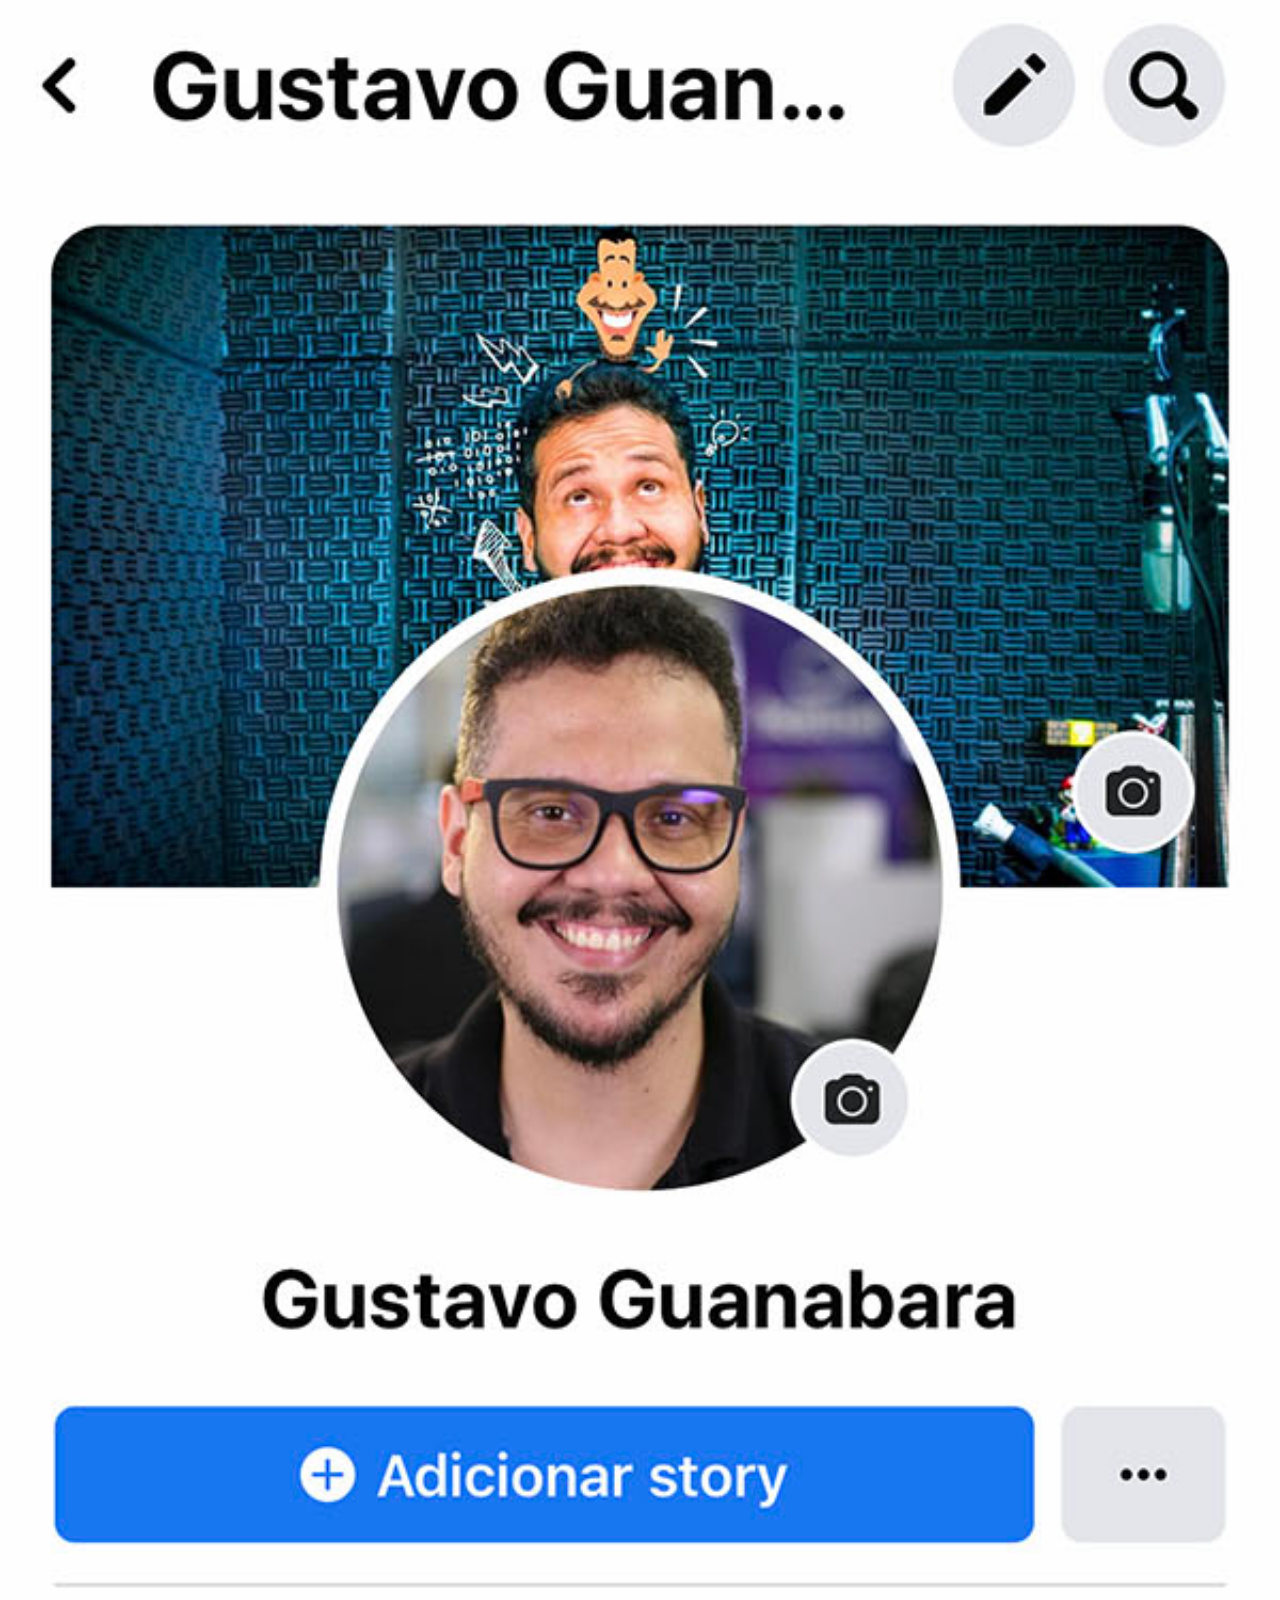
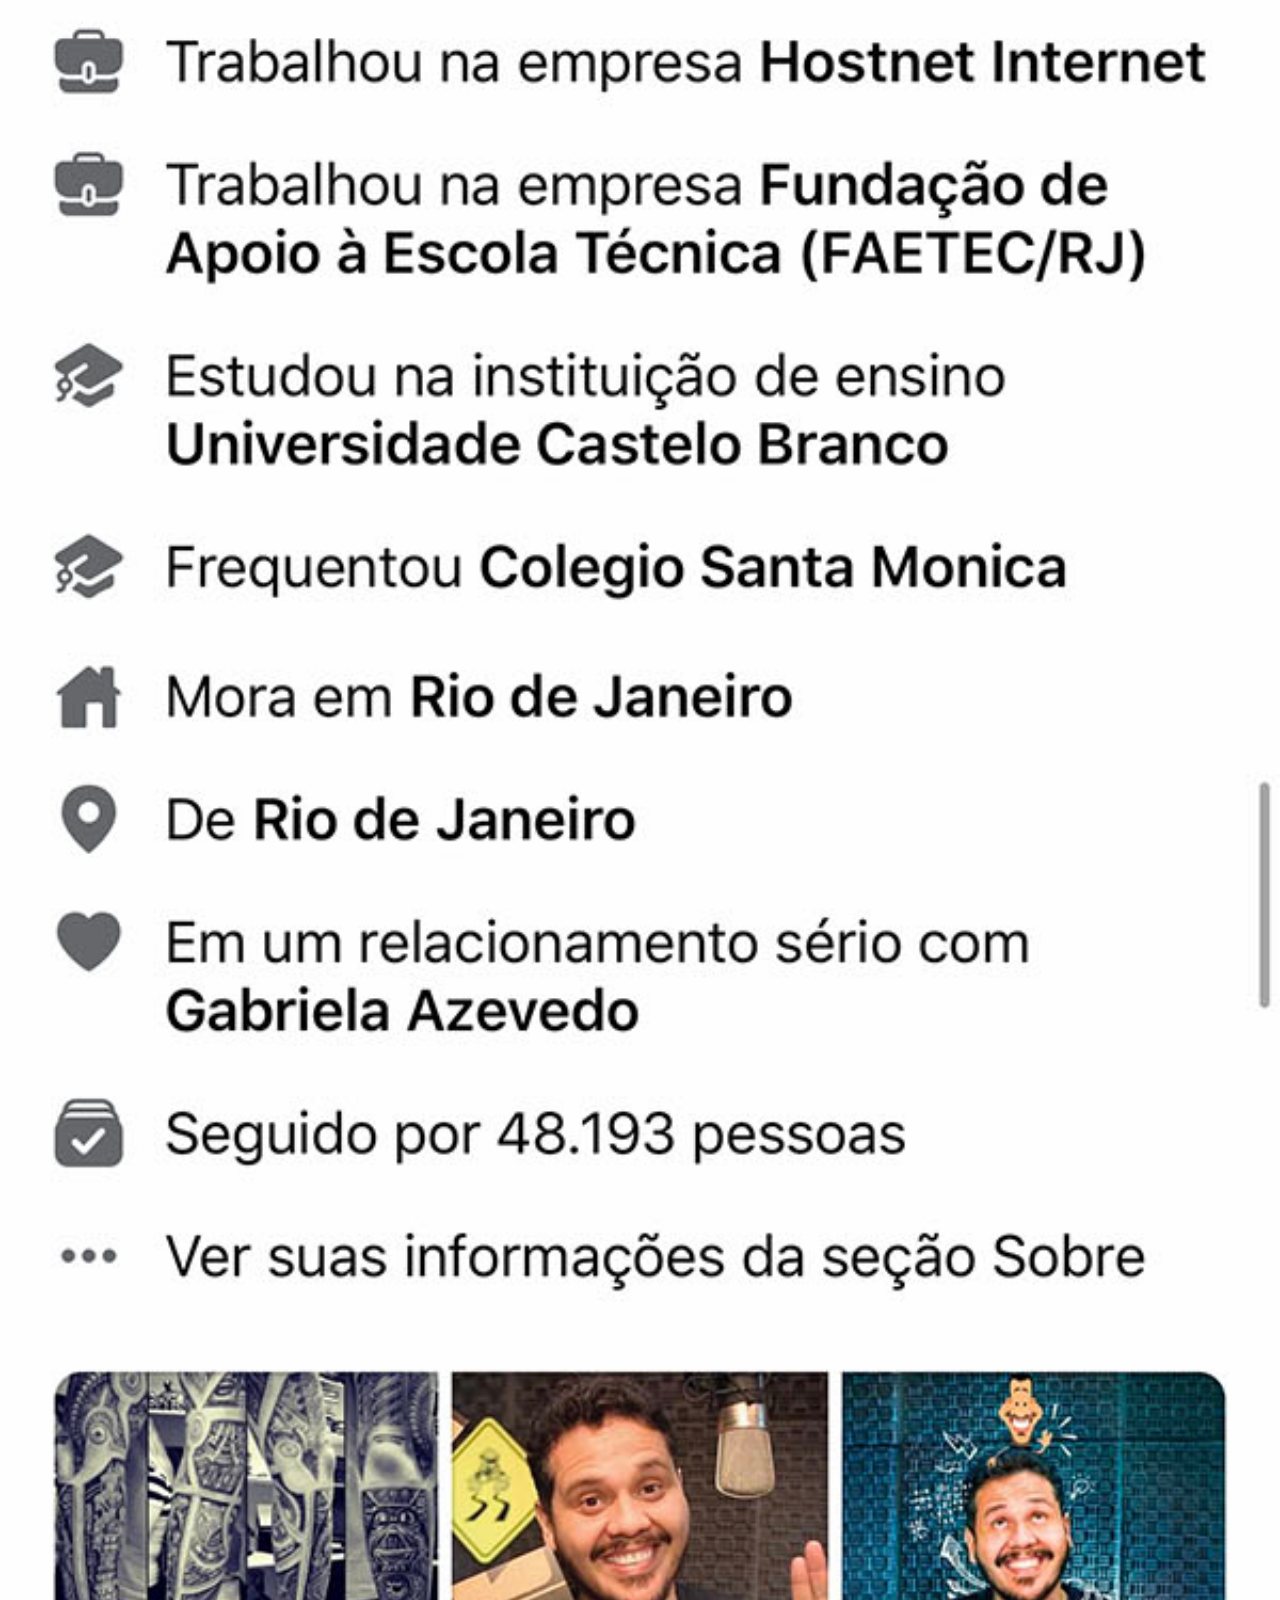
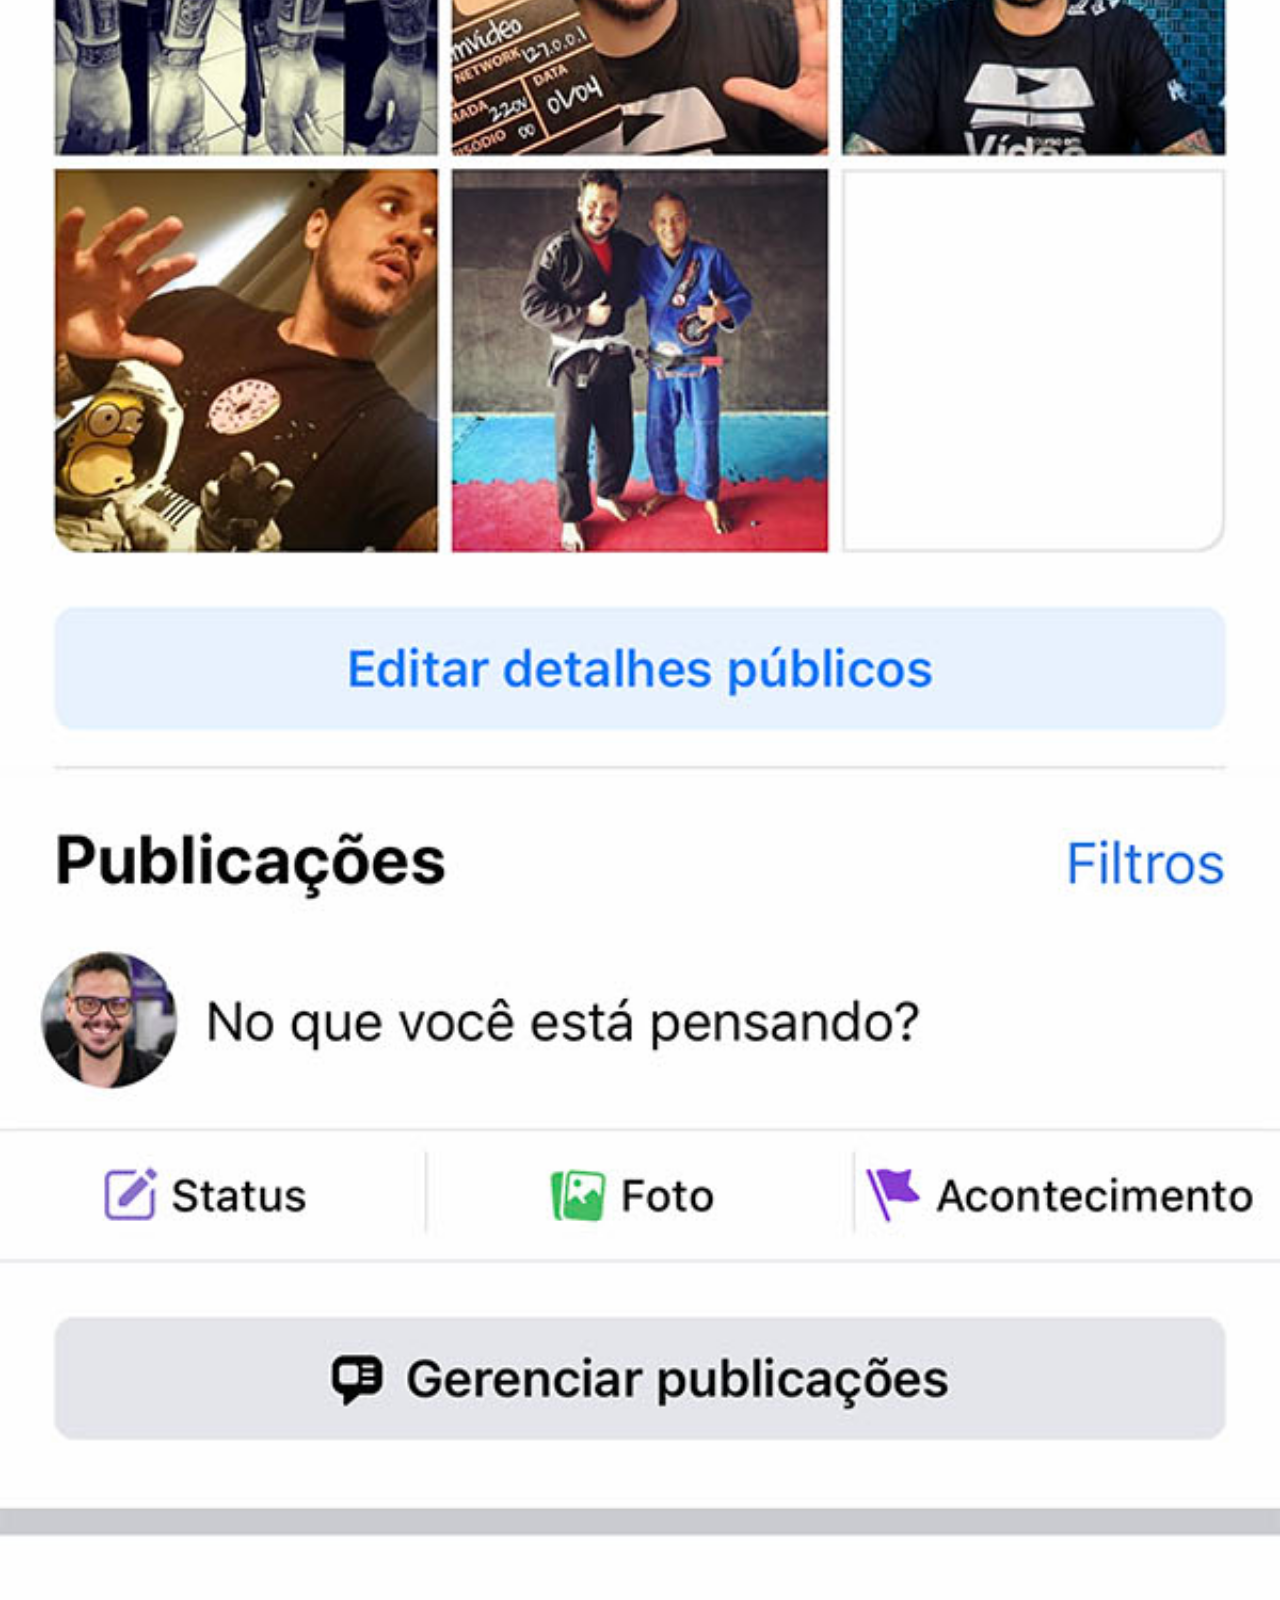
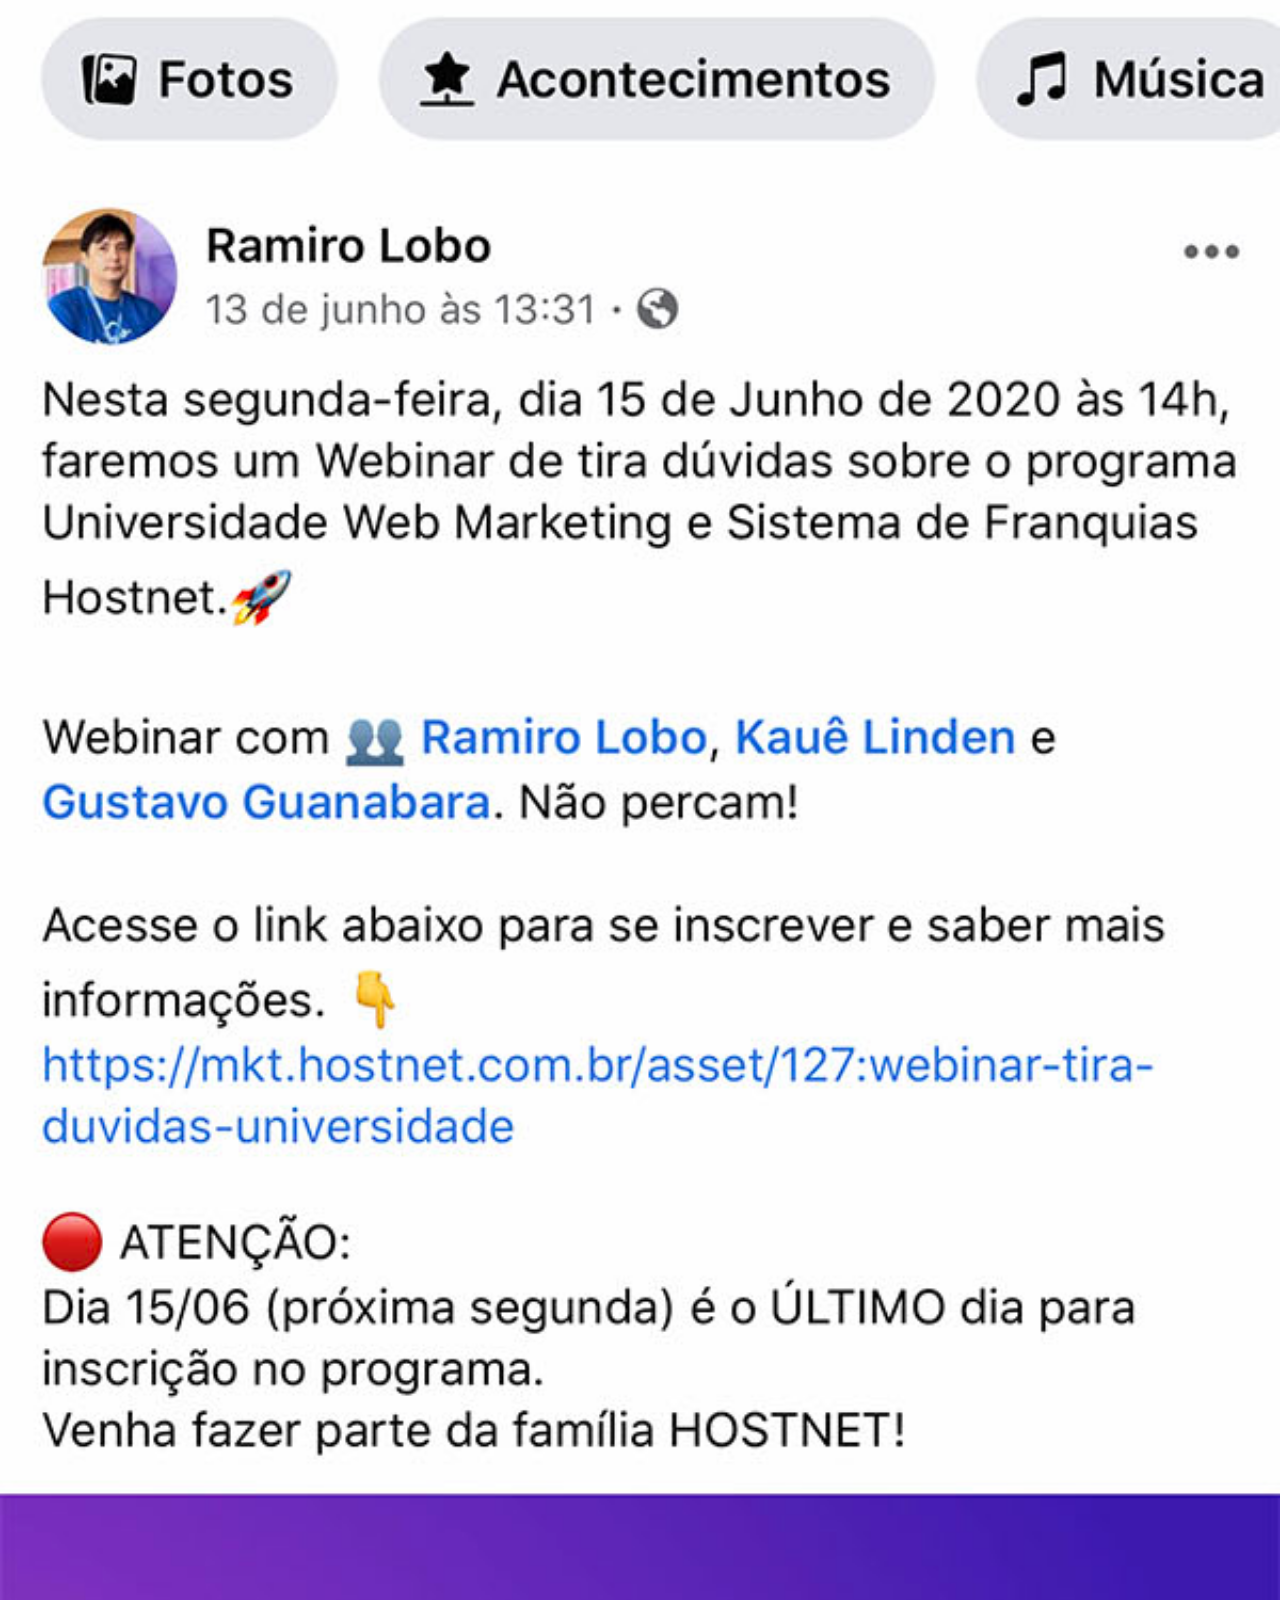
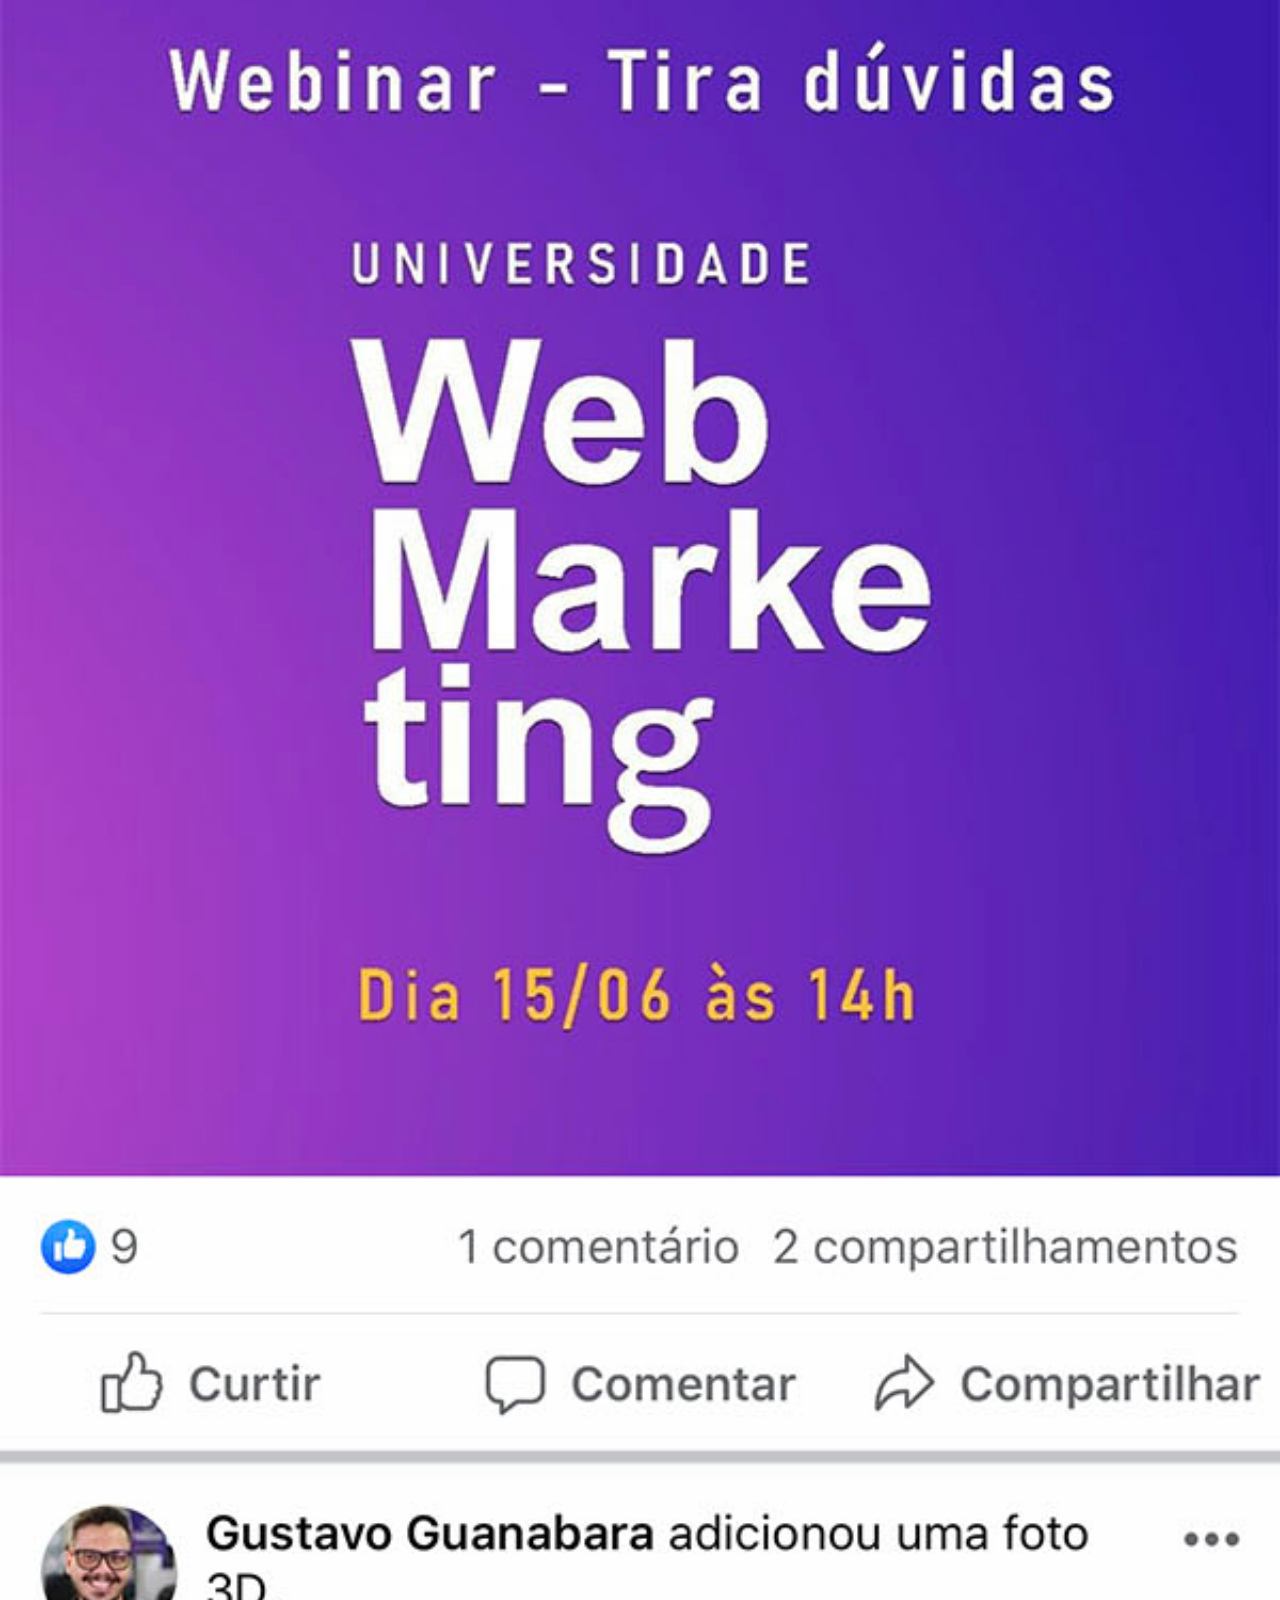
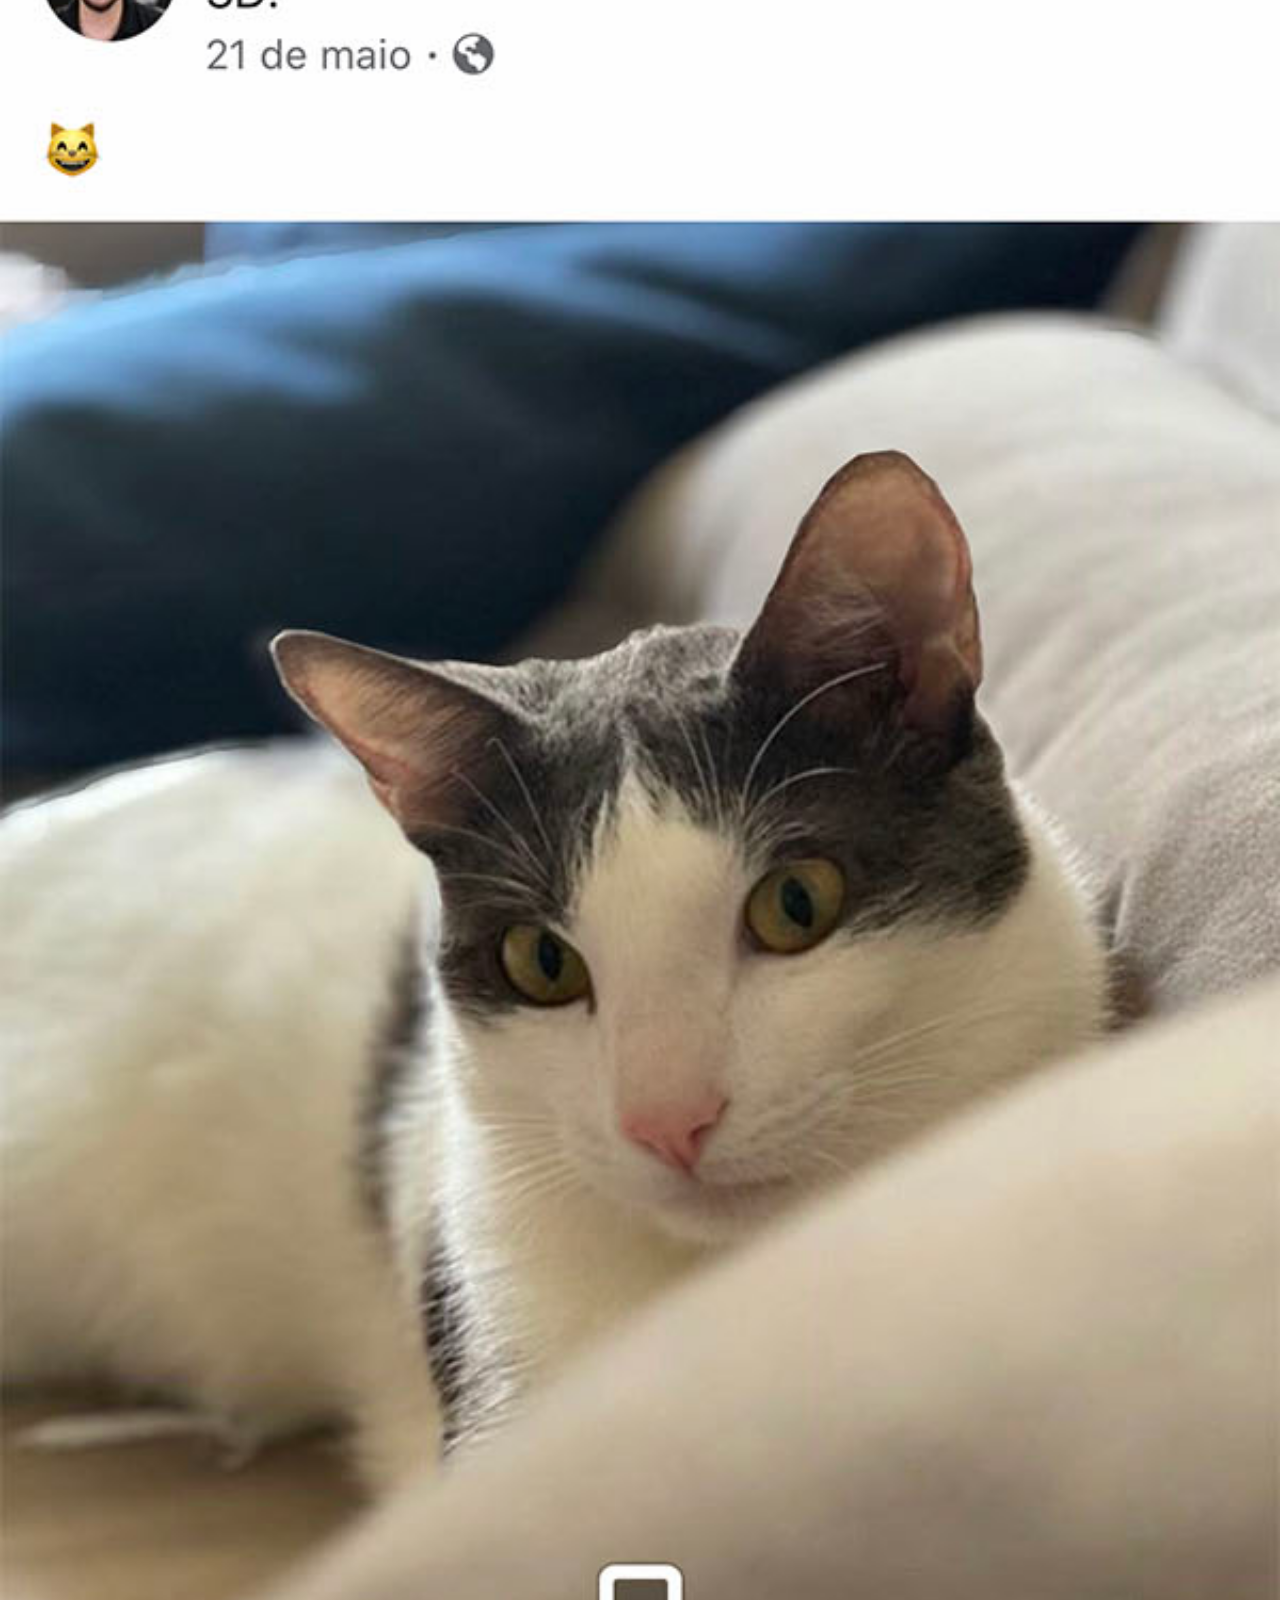
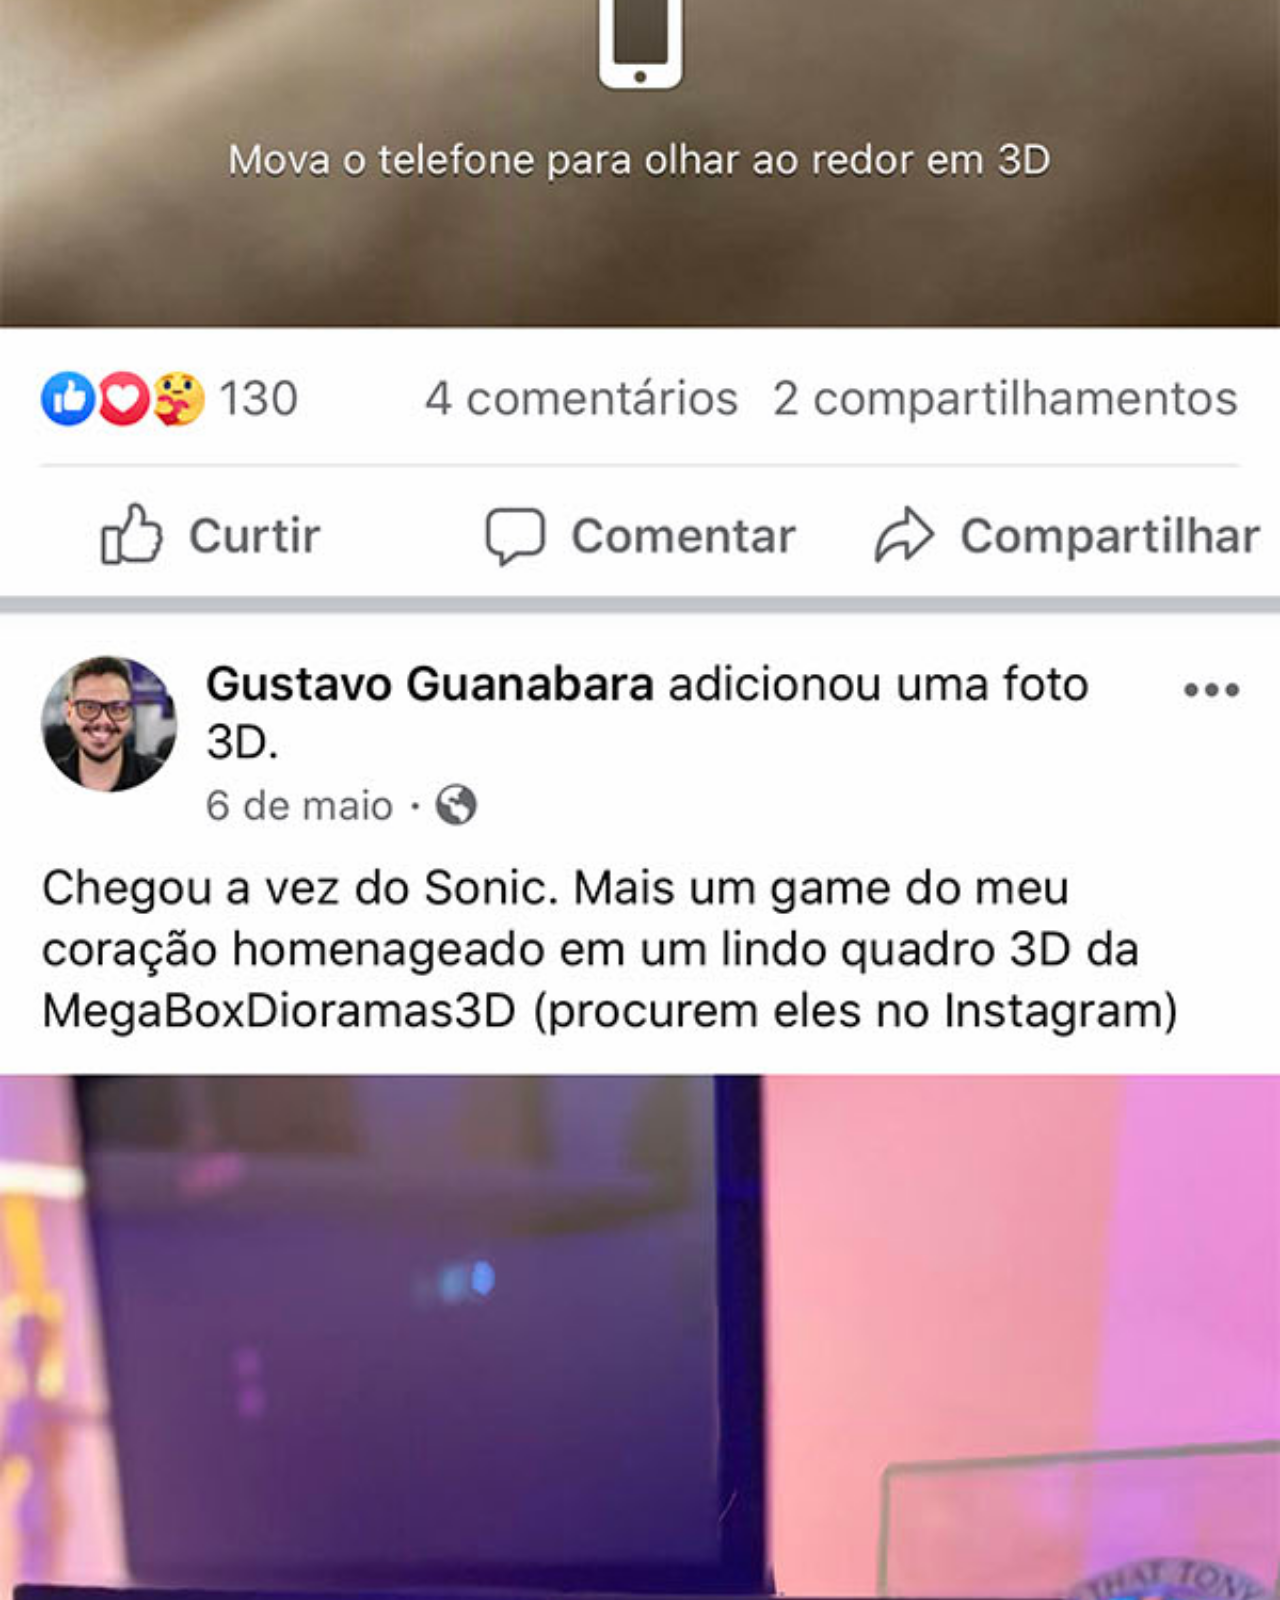
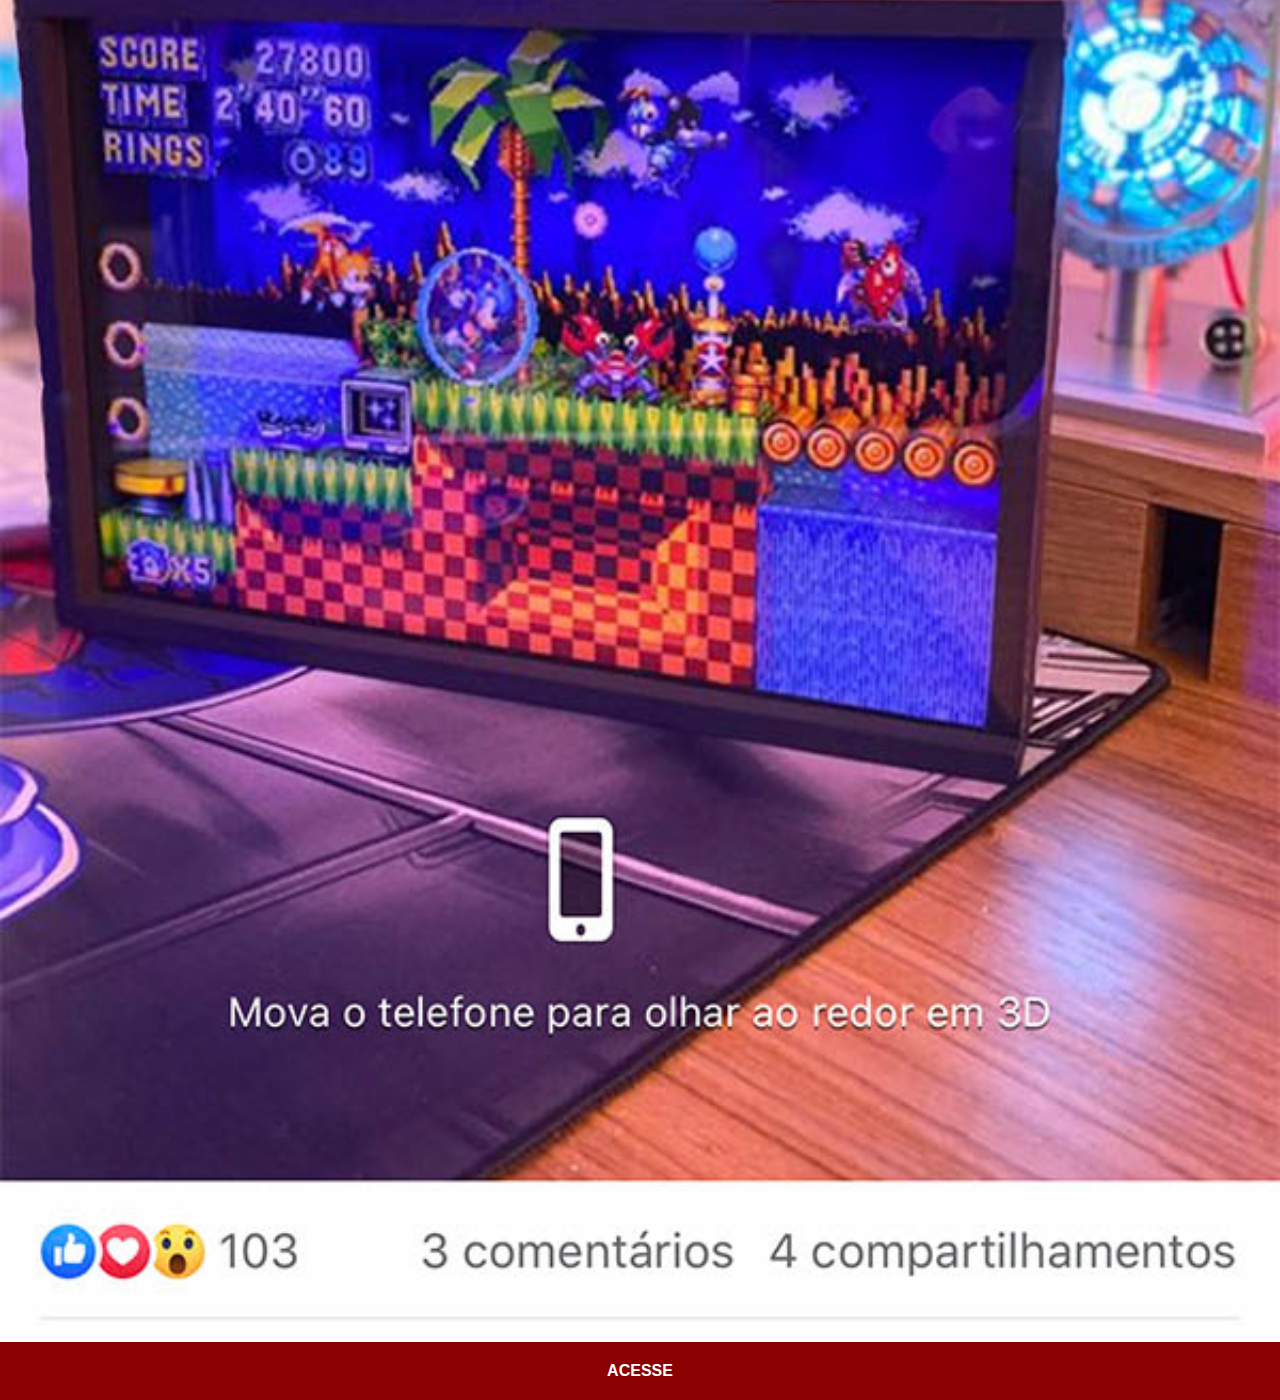
==== facebook.html @ 559a9993 "FINAL" ====
<!DOCTYPE html>
<html lang="pt-br">
<head>
    <meta charset="UTF-8">
    <meta name="viewport" content="width=device-width, initial-scale=1.0">
    <title>Facebook</title>
    <link rel="stylesheet" href="estilos/social.css">
</head>
<body>
    <img src="imagens/tela-facebook.jpg" alt="Facebook">
    <a href="https://www.facebook.com/gustavoguanabara" target="_blank" rel="external">ACESSE</a>
</body>
</html>
---- estilos/social.css ----
@charset "UTF-8";

* {
    margin: 0px;
    padding: 0px;
    font-family: Arial, Helvetica, sans-serif;
}

img {
    width: 100vw;
}

::-webkit-scrollbar {
    width: 0px;
    height: 0px;
}

a {
    display: block;
    background-color: darkred;
    padding: 20px;
    text-align: center;
    font-weight: bolder;
    text-decoration: none;
    color: white;
}

a:hover {
    background-color: red;
    text-shadow: 2px 2px 1px black;
}
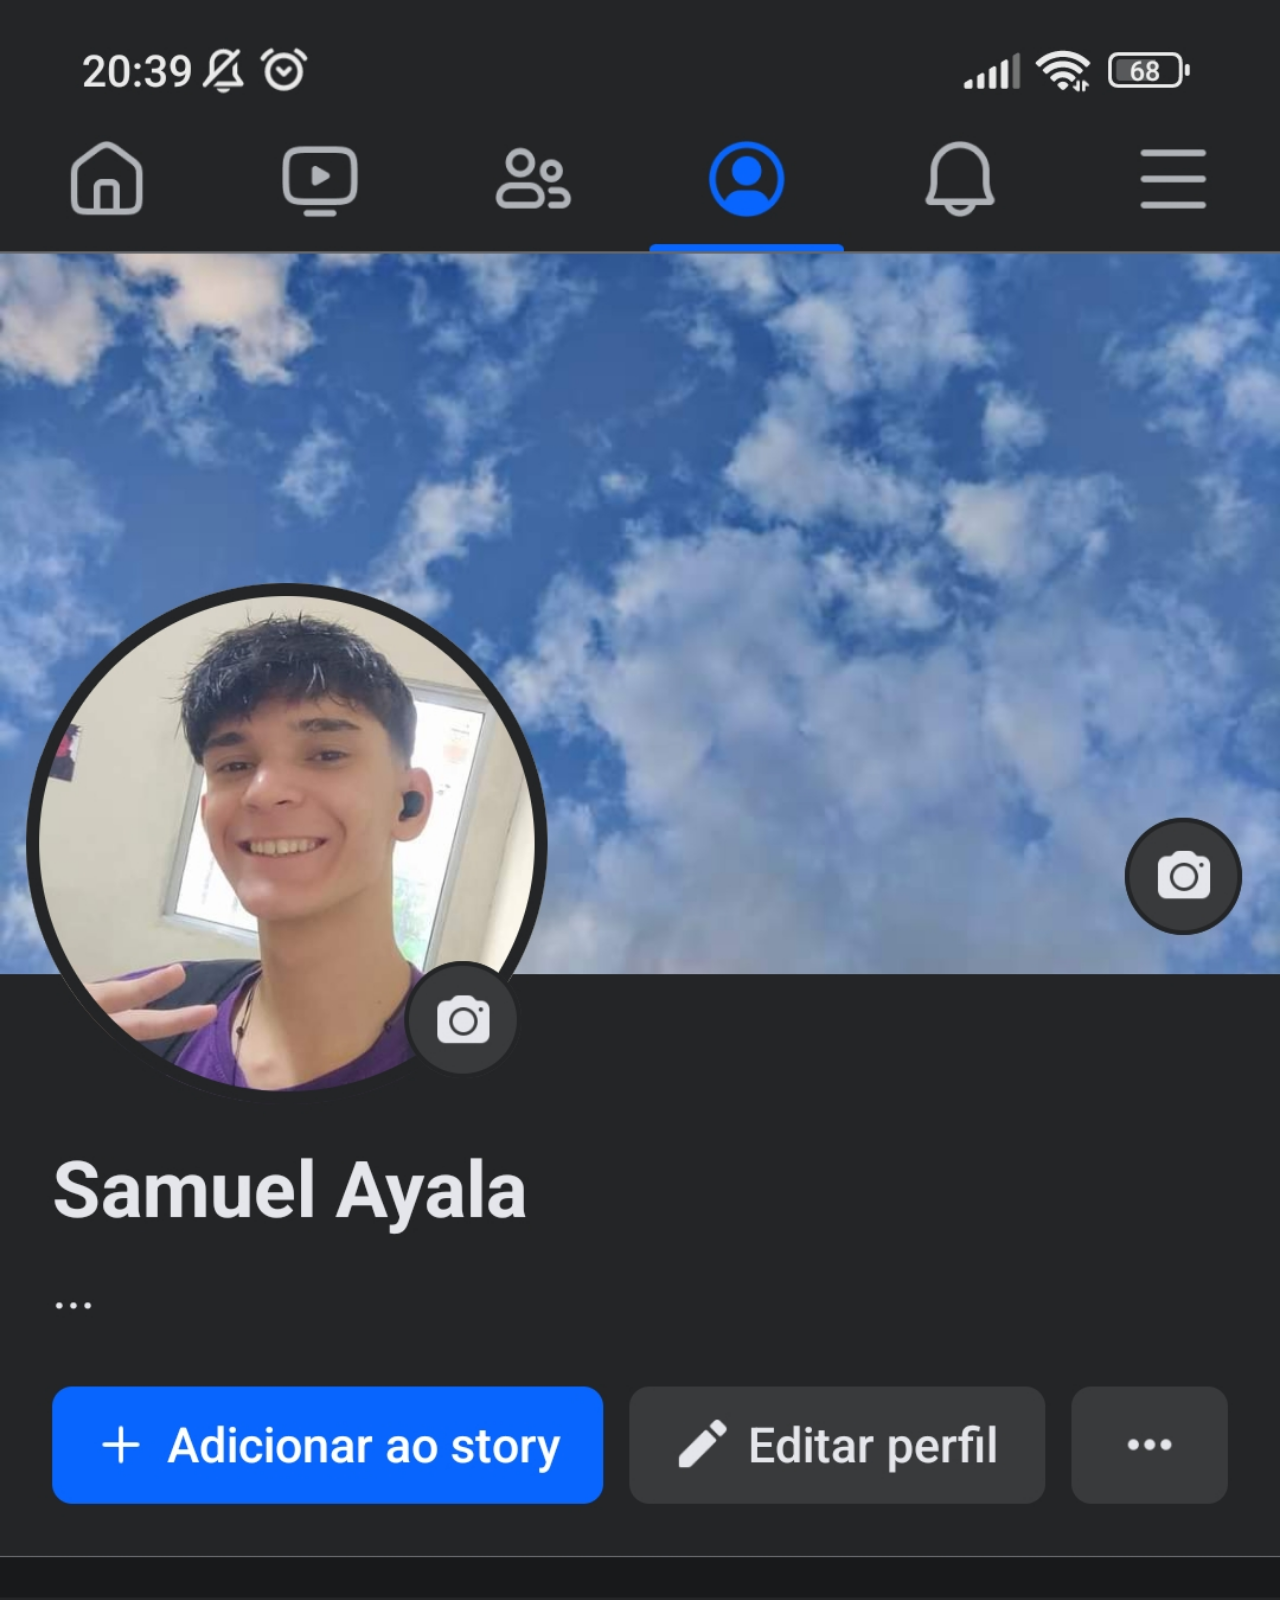
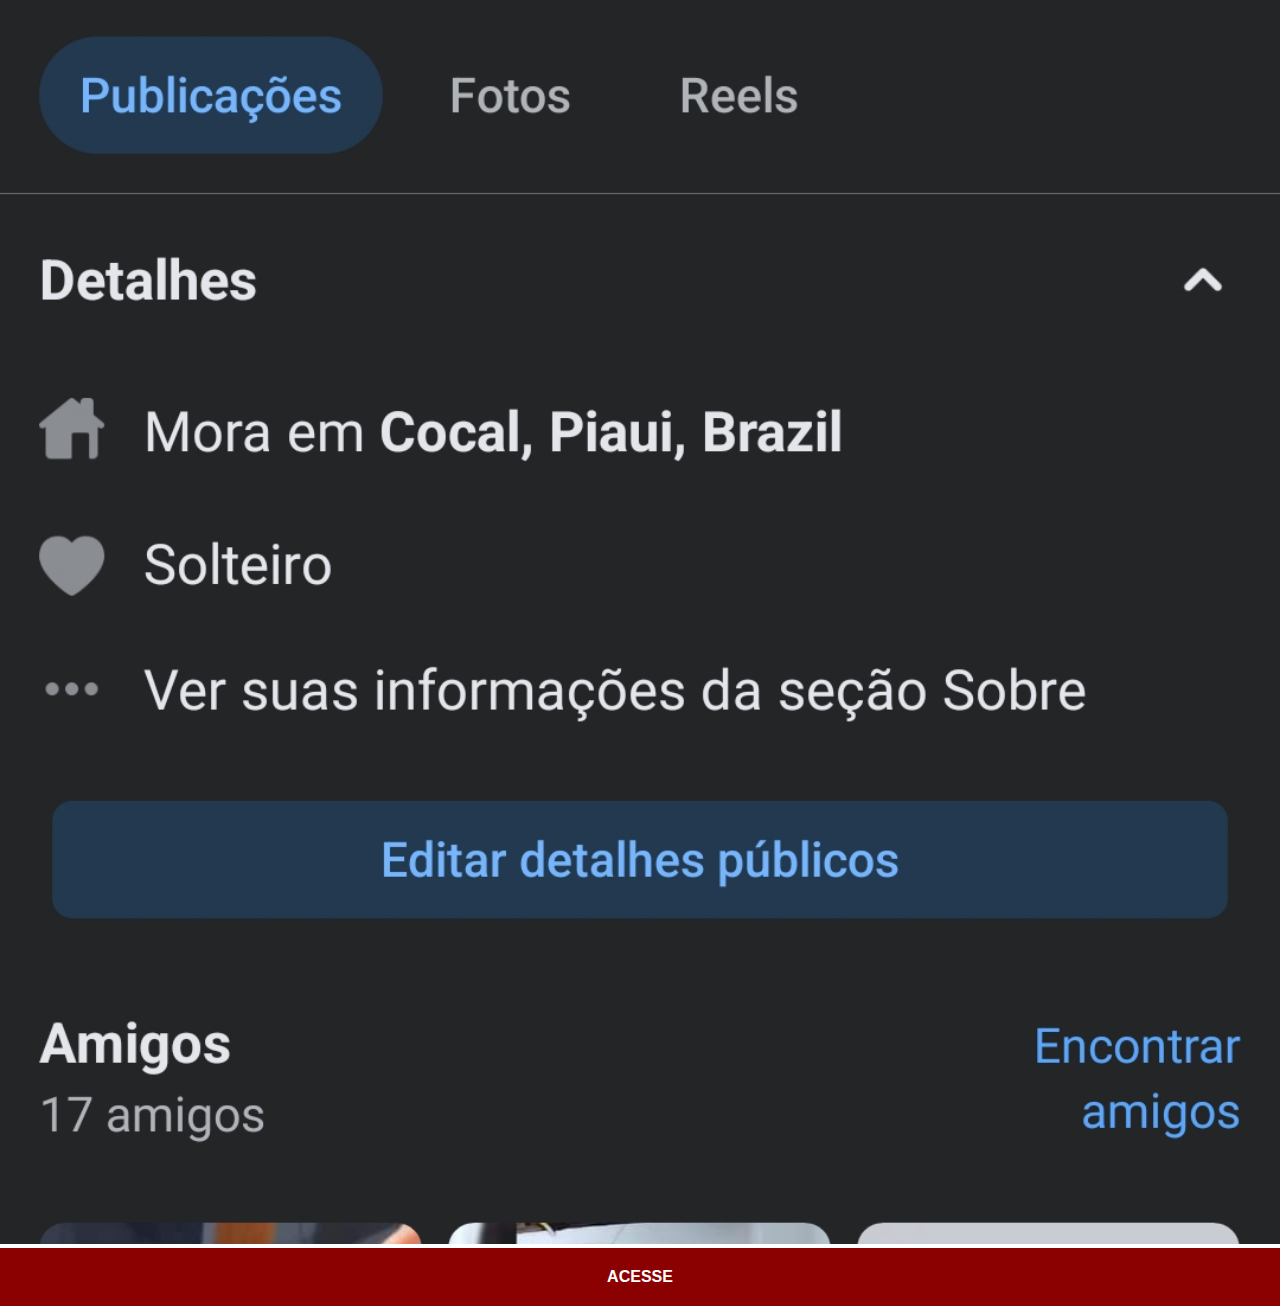
==== commit 0857addb: "FINAL" ====
--- a/facebook.html
+++ b/facebook.html
@@ -7,7 +7,7 @@
     <link rel="stylesheet" href="estilos/social.css">
 </head>
 <body>
-    <img src="imagens/tela-facebook.jpg" alt="Facebook">
-    <a href="https://www.facebook.com/gustavoguanabara" target="_blank" rel="external">ACESSE</a>
+    <img src="minhas-imagens/Screenshot_2024-02-16-20-39-39-805_com.facebook.katana.jpg" alt="Facebook">
+    <a href="https://www.facebook.com/profile.php?id=100092313791877" target="_blank" rel="external">ACESSE</a>
 </body>
 </html>